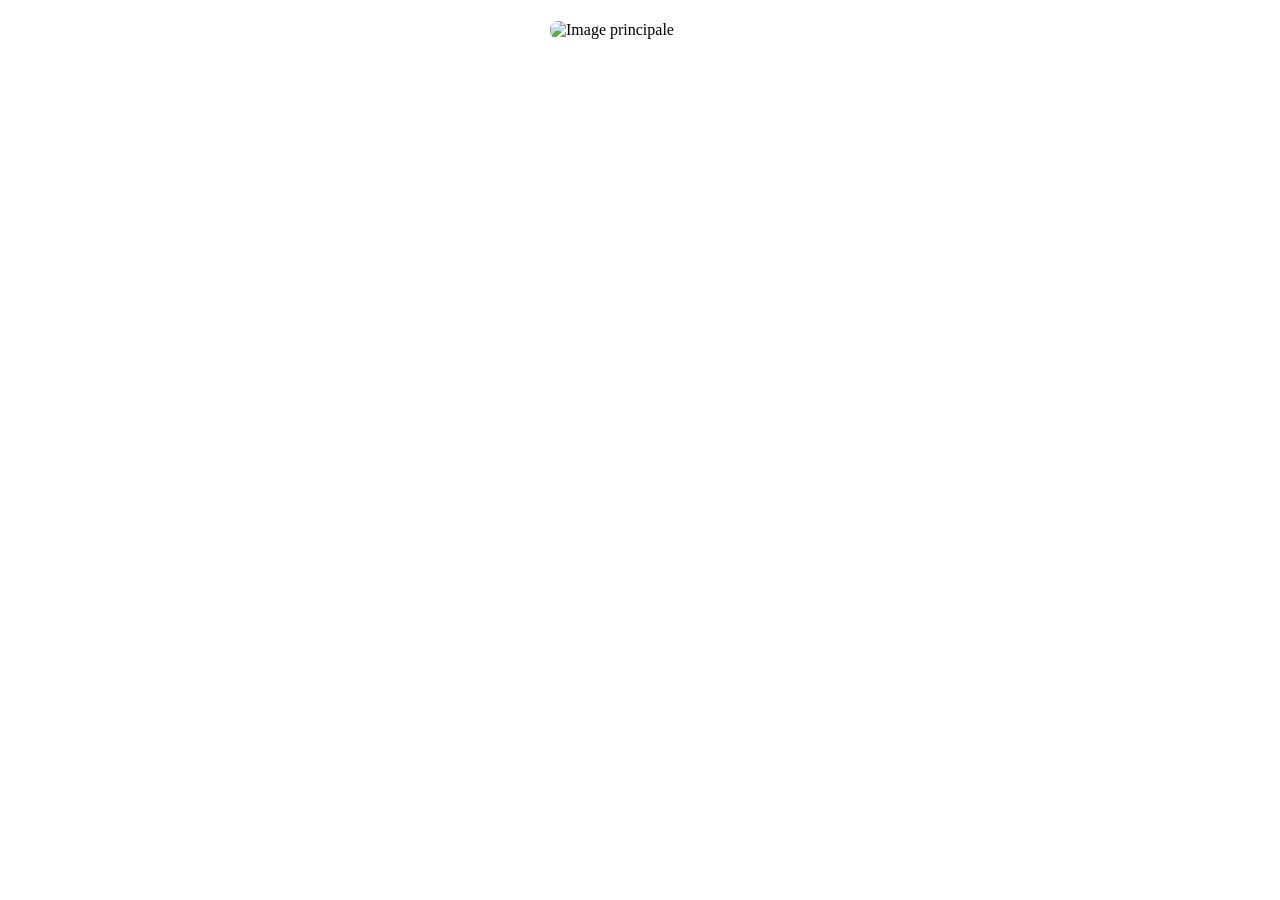
==== index.html @ 1f7da1ed "Add files via upload" ====
<!DOCTYPE html>
<html lang="fr" data-fr-scheme="system">
    <head>
        <meta charset="UTF-8">
        <title>Landing page projet</title>
        <!-- DSFR CSS -->
        <link rel="stylesheet" href="https://cdn.jsdelivr.net/npm/@gouvfr/dsfr@1.13.0/dist/dsfr.min.css">
        <link rel="stylesheet" href="https://cdn.jsdelivr.net/npm/@gouvfr/dsfr@1.13.0/dist/utility/icons/icons.min.css">
        <link rel="stylesheet" href="./styles.css">
        <script src="https://docs.getgrist.com/grist-plugin-api.js"></script>
        <script src="https://cdn.jsdelivr.net/npm/marked@12.0.2/marked.min.js"></script>
        <script src="https://cdn.jsdelivr.net/npm/dompurify@3.1.6/dist/purify.min.js"></script>
    </head>
    <body class="fr-theme-default">
        <main role="main" class="fr-pt-6w fr-pb-8w">
            <div class="fr-container">
                <div class="fr-grid-row fr-grid-row--gutters fr-grid-row--middle fr-grid-row--center fr-my-1v">
                <h1 id="h1" class="fr-hero__title"></h1>
                </div>
            </div>
            <div class="fr-container-fluid fr-px-2w hero-wrapper">
                <div class="fr-container">
                    <div class="fr-grid-row fr-grid-row--gutters fr-grid-row--middle fr-grid-row--center fr-my-1v">
                        <div class="fr-col-sm-7 fr-mb-4w fr-mb-md-0">
                            <h2 id="hero_h2" class="fr-hero__title"></h2>
                            <div id="hero_p"></div>
                        </div>
                        <div class="fr-col-sm-5 fr-mb-4w fr-mb-md-0 hero-image-col">
                            <img id="hero_image" class="fr-responsive-img" alt="Image principale" />
                        </div>
                    </div>
                </div>
            </div>
            <!-- CONTENU sous le hero, centré dans un container -->
            <div class="fr-container fr-mt-4w">
                <!-- SECTION 1 -->
                <div class="fr-grid-row fr-grid-row--gutters fr-grid-row--middle fr-grid-row--center fr-my-1v"> 
                    <h3 id="section_1_h3" class="fr-h3"></h3>
                    <div id="section_1_p" class="fr-col-10 fr-text--md"></div>  
                </div>
            </div>
            <div class="fr-container fr-mt-4w">
                <!-- SECTION 2 -->
                <div class="fr-grid-row fr-grid-row--gutters fr-grid-row--middle fr-grid-row--center fr-my-1v">   
                    <h3 id="section_2_h3" class="fr-h3"></h3>
                    <div id="section_2_p" class="fr-col-10 fr-text--md"></div>
                </div>
            </div>
        </main>
        <!-- Scripts -->
        <script src="./app.js"></script>
        <script src="https://cdn.jsdelivr.net/npm/@gouvfr/dsfr@1.13.0/dist/dsfr.module.min.js" type="module"></script>
        <script src="https://cdn.jsdelivr.net/npm/@gouvfr/dsfr@1.13.0/dist/dsfr.nomodule.min.js" nomodule></script>
    </body>
</html>
---- styles.css ----
body {
  margin: 0;
}
/* Section hero pleine largeur avec fond */
.hero-wrapper {
  background-color: var(--background-alt-blue-france);
}
#hero_image {
  max-width: 180px;
  max-height: 300px;
  width: 100%;
  height: auto;
  object-fit: cover;
  border-radius: 0.5rem;
}
.hero-image-col {
  display: flex;
  justify-content: center;
  align-items: center;
}
#h1 img {
  max-height: 120px;
  width: auto;
  display: block;
}
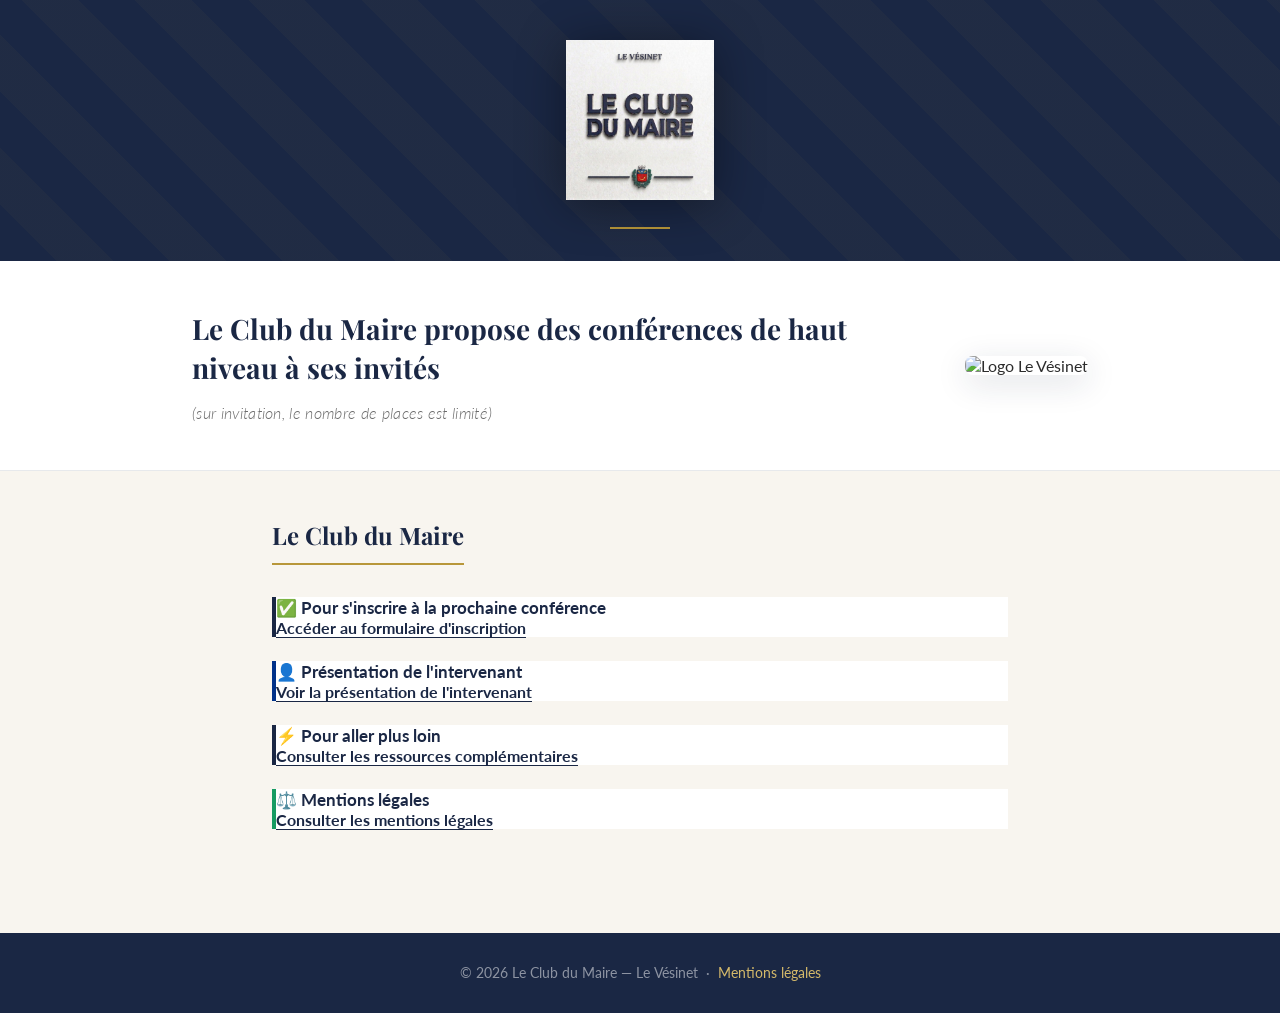
==== commit 729f622f: "Add files via upload" ====
--- a/index.html
+++ b/index.html
@@ -1,55 +1,135 @@
 <!DOCTYPE html>
-<html lang="fr" data-fr-scheme="system">
-    <head>
-        <meta charset="UTF-8">
-        <title>Landing page projet</title>
-        <!-- DSFR CSS -->
-        <link rel="stylesheet" href="https://cdn.jsdelivr.net/npm/@gouvfr/dsfr@1.13.0/dist/dsfr.min.css">
-        <link rel="stylesheet" href="https://cdn.jsdelivr.net/npm/@gouvfr/dsfr@1.13.0/dist/utility/icons/icons.min.css">
-        <link rel="stylesheet" href="./styles.css">
-        <script src="https://docs.getgrist.com/grist-plugin-api.js"></script>
-        <script src="https://cdn.jsdelivr.net/npm/marked@12.0.2/marked.min.js"></script>
-        <script src="https://cdn.jsdelivr.net/npm/dompurify@3.1.6/dist/purify.min.js"></script>
-    </head>
-    <body class="fr-theme-default">
-        <main role="main" class="fr-pt-6w fr-pb-8w">
-            <div class="fr-container">
-                <div class="fr-grid-row fr-grid-row--gutters fr-grid-row--middle fr-grid-row--center fr-my-1v">
-                <h1 id="h1" class="fr-hero__title"></h1>
-                </div>
-            </div>
-            <div class="fr-container-fluid fr-px-2w hero-wrapper">
-                <div class="fr-container">
-                    <div class="fr-grid-row fr-grid-row--gutters fr-grid-row--middle fr-grid-row--center fr-my-1v">
-                        <div class="fr-col-sm-7 fr-mb-4w fr-mb-md-0">
-                            <h2 id="hero_h2" class="fr-hero__title"></h2>
-                            <div id="hero_p"></div>
-                        </div>
-                        <div class="fr-col-sm-5 fr-mb-4w fr-mb-md-0 hero-image-col">
-                            <img id="hero_image" class="fr-responsive-img" alt="Image principale" />
-                        </div>
-                    </div>
-                </div>
-            </div>
-            <!-- CONTENU sous le hero, centré dans un container -->
-            <div class="fr-container fr-mt-4w">
-                <!-- SECTION 1 -->
-                <div class="fr-grid-row fr-grid-row--gutters fr-grid-row--middle fr-grid-row--center fr-my-1v"> 
-                    <h3 id="section_1_h3" class="fr-h3"></h3>
-                    <div id="section_1_p" class="fr-col-10 fr-text--md"></div>  
-                </div>
-            </div>
-            <div class="fr-container fr-mt-4w">
-                <!-- SECTION 2 -->
-                <div class="fr-grid-row fr-grid-row--gutters fr-grid-row--middle fr-grid-row--center fr-my-1v">   
-                    <h3 id="section_2_h3" class="fr-h3"></h3>
-                    <div id="section_2_p" class="fr-col-10 fr-text--md"></div>
-                </div>
-            </div>
-        </main>
-        <!-- Scripts -->
-        <script src="./app.js"></script>
-        <script src="https://cdn.jsdelivr.net/npm/@gouvfr/dsfr@1.13.0/dist/dsfr.module.min.js" type="module"></script>
-        <script src="https://cdn.jsdelivr.net/npm/@gouvfr/dsfr@1.13.0/dist/dsfr.nomodule.min.js" nomodule></script>
-    </body>
-</html>
+<html lang="fr">
+<head>
+  <meta charset="UTF-8">
+  <meta name="viewport" content="width=device-width, initial-scale=1.0">
+  <title>Le Club du Maire — Le Vésinet</title>
+  <link rel="preconnect" href="https://fonts.googleapis.com">
+  <link href="https://fonts.googleapis.com/css2?family=Playfair+Display:ital,wght@0,400;0,700;1,400&family=Lato:wght@300;400;700&display=swap" rel="stylesheet">
+  <link rel="stylesheet" href="https://cdn.jsdelivr.net/npm/@gouvfr/dsfr@1.13.0/dist/dsfr.min.css">
+  <link rel="stylesheet" href="https://cdn.jsdelivr.net/npm/@gouvfr/dsfr@1.13.0/dist/utility/icons/icons.min.css">
+  <style>
+    :root {
+      --navy: #1a2744;
+      --gold: #b8973a;
+      --gold-light: #d4b96a;
+      --cream: #f8f5ef;
+      --text: #2c2c2c;
+      --muted: #6b6b6b;
+    }
+    * { box-sizing: border-box; margin: 0; padding: 0; }
+    body { font-family: "Lato", sans-serif; background-color: var(--cream); color: var(--text); }
+
+    header {
+      background-color: var(--navy);
+      padding: 2.5rem 2rem 2rem;
+      text-align: center;
+      position: relative;
+      overflow: hidden;
+    }
+    header::before {
+      content: "";
+      position: absolute;
+      top: 0; left: 0; right: 0; bottom: 0;
+      background: repeating-linear-gradient(45deg, transparent, transparent 40px, rgba(184,151,58,0.04) 40px, rgba(184,151,58,0.04) 80px);
+    }
+    header img.logo {
+      max-height: 160px;
+      width: auto;
+      position: relative;
+      z-index: 1;
+      filter: drop-shadow(0 4px 24px rgba(0,0,0,0.4));
+    }
+    .gold-line { width: 60px; height: 2px; background: var(--gold); margin: 1.5rem auto 0; }
+
+    .hero { background: white; border-bottom: 1px solid rgba(26,39,68,0.1); }
+    .hero-inner {
+      max-width: 960px; margin: 0 auto; padding: 3rem 2rem;
+      display: flex; align-items: center; gap: 3rem;
+    }
+    .hero-text { flex: 1; }
+    .hero-text h2 {
+      font-family: "Playfair Display", serif;
+      font-size: 1.75rem; color: var(--navy); line-height: 1.4; margin-bottom: 1rem;
+    }
+    .hero-text p { font-size: 1rem; color: var(--muted); font-style: italic; font-weight: 300; letter-spacing: 0.02em; }
+    .hero-image { flex-shrink: 0; }
+    .hero-image img { width: 140px; height: auto; border-radius: 8px; box-shadow: 0 8px 32px rgba(26,39,68,0.15); }
+
+    main { max-width: 800px; margin: 0 auto; padding: 3rem 2rem 5rem; }
+    .section-title {
+      font-family: "Playfair Display", serif;
+      font-size: 1.5rem; color: var(--navy); margin-bottom: 2rem;
+      padding-bottom: 0.75rem; border-bottom: 2px solid var(--gold); display: inline-block;
+    }
+
+    .fr-callout { margin-bottom: 1.5rem; border-left: 4px solid var(--navy); background: white; }
+    .fr-callout--blue-france { border-left-color: #003189; }
+    .fr-callout--green-emeraude { border-left-color: #169b62; }
+    .fr-callout__title { font-family: "Lato", sans-serif !important; font-size: 1.05rem !important; font-weight: 700 !important; color: var(--navy) !important; }
+    .fr-callout a { color: var(--navy); font-weight: 700; text-decoration: underline; text-underline-offset: 3px; }
+    .fr-callout a:hover { color: var(--gold); }
+
+    footer { background: var(--navy); color: rgba(255,255,255,0.5); text-align: center; padding: 2rem; font-size: 0.85rem; }
+    footer a { color: var(--gold-light); text-decoration: none; }
+    footer a:hover { text-decoration: underline; }
+
+    @media (max-width: 600px) {
+      .hero-inner { flex-direction: column; text-align: center; gap: 1.5rem; }
+      .hero-text h2 { font-size: 1.4rem; }
+    }
+  </style>
+</head>
+<body>
+
+  <header>
+    <img class="logo" src="[data-uri]" alt="Le Club du Maire — Le Vésinet">
+    <div class="gold-line"></div>
+  </header>
+
+  <section class="hero">
+    <div class="hero-inner">
+      <div class="hero-text">
+        <h2>Le Club du Maire propose des conférences de haut niveau à ses invités</h2>
+        <p>(sur invitation, le nombre de places est limité)</p>
+      </div>
+      <div class="hero-image">
+        <img src="https://upload.wikimedia.org/wikipedia/fr/thumb/d/de/Logo_Le_V%C3%A9sinet.svg/250px-Logo_Le_V%C3%A9sinet.svg.png" alt="Logo Le Vésinet">
+      </div>
+    </div>
+  </section>
+
+  <main>
+    <h2 class="section-title">Le Club du Maire</h2>
+
+    <div class="fr-callout">
+      <h3 class="fr-callout__title">✅ Pour s'inscrire à la prochaine conférence</h3>
+      <p><a href="https://grist.incubateur.anct.gouv.fr/o/docs/df9oQa66FtDR/Le-Club-du-Maire/f/26" target="_blank">Accéder au formulaire d'inscription</a></p>
+    </div>
+
+    <div class="fr-callout fr-callout--blue-france">
+      <h3 class="fr-callout__title">👤 Présentation de l'intervenant</h3>
+      <p><a href="https://adresse-du-site-ou-wikipedia.fr" target="_blank">Voir la présentation de l'intervenant</a></p>
+    </div>
+
+    <div class="fr-callout">
+      <h3 class="fr-callout__title">⚡ Pour aller plus loin</h3>
+      <p><a href="https://adresse-du-site.fr" target="_blank">Consulter les ressources complémentaires</a></p>
+    </div>
+
+    <div class="fr-callout fr-callout--green-emeraude">
+      <h3 class="fr-callout__title">⚖️ Mentions légales</h3>
+      <p><a href="https://NGlais.github.io/club-du-maire-landing/mentions-legales" target="_blank">Consulter les mentions légales</a></p>
+    </div>
+  </main>
+
+  <footer>
+    <p>© 2026 Le Club du Maire — Le Vésinet &nbsp;·&nbsp;
+      <a href="https://NGlais.github.io/club-du-maire-landing/mentions-legales">Mentions légales</a>
+    </p>
+  </footer>
+
+  <script src="https://cdn.jsdelivr.net/npm/@gouvfr/dsfr@1.13.0/dist/dsfr.module.min.js" type="module"></script>
+  <script src="https://cdn.jsdelivr.net/npm/@gouvfr/dsfr@1.13.0/dist/dsfr.nomodule.min.js" nomodule></script>
+</body>
+</html>
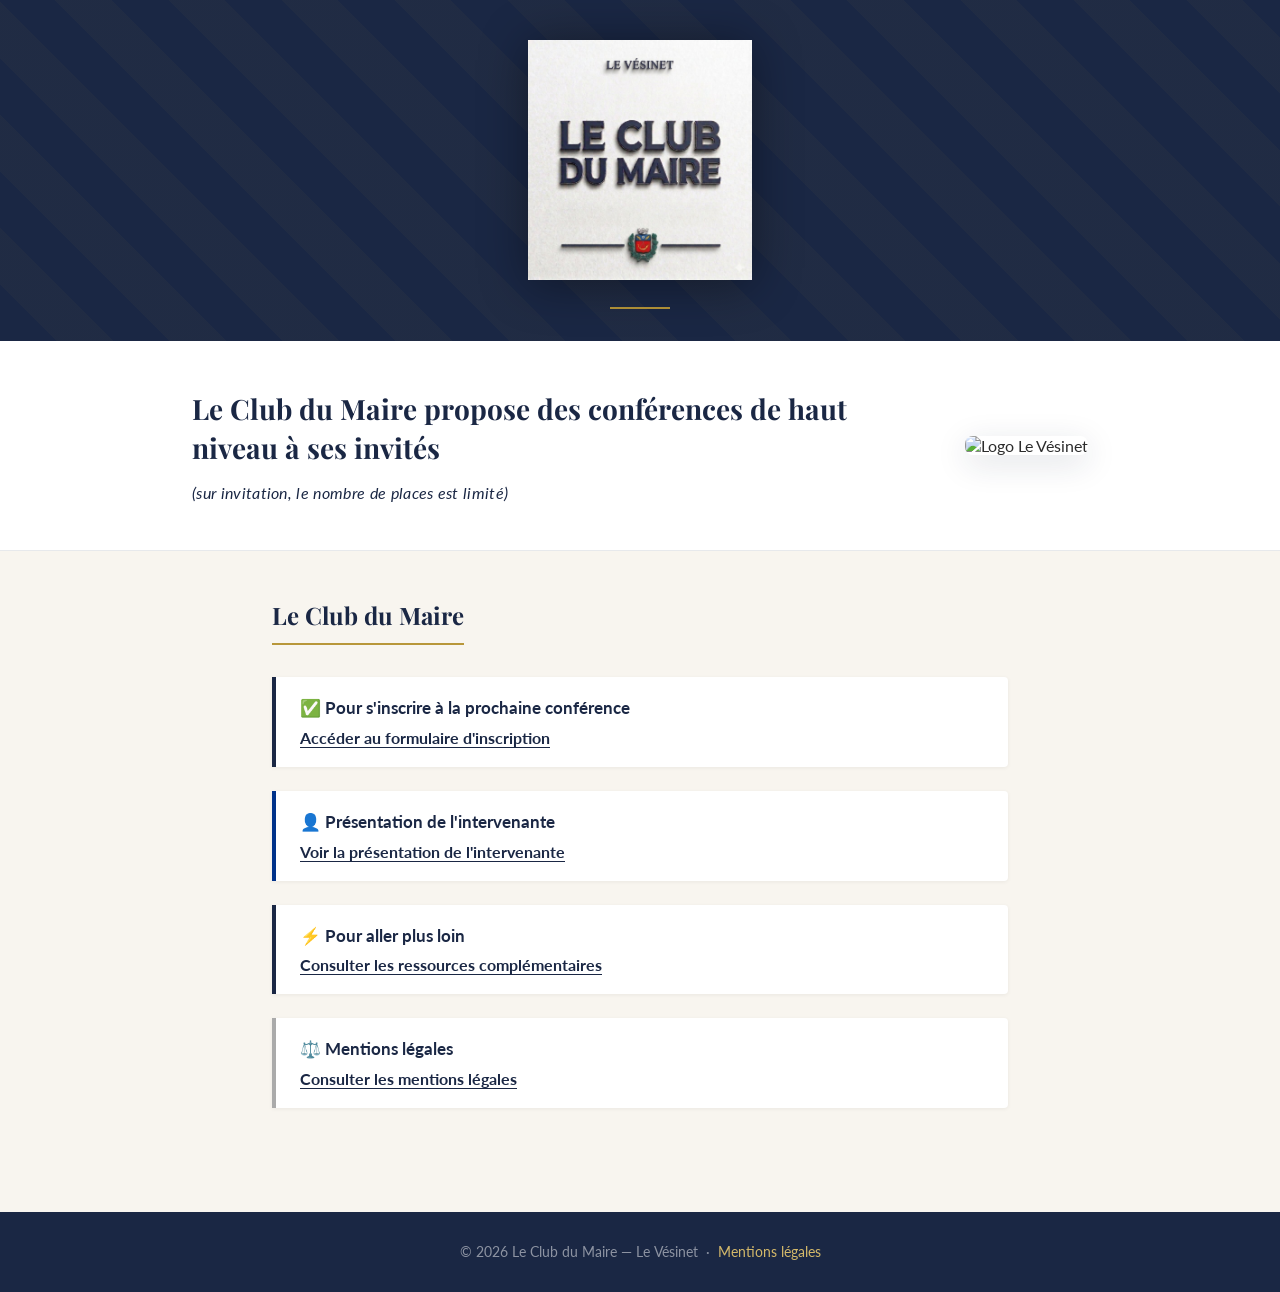
==== commit aef9cb6d: "Add files via upload" ====
--- a/index.html
+++ b/index.html
@@ -6,8 +6,6 @@
   <title>Le Club du Maire — Le Vésinet</title>
   <link rel="preconnect" href="https://fonts.googleapis.com">
   <link href="https://fonts.googleapis.com/css2?family=Playfair+Display:ital,wght@0,400;0,700;1,400&family=Lato:wght@300;400;700&display=swap" rel="stylesheet">
-  <link rel="stylesheet" href="https://cdn.jsdelivr.net/npm/@gouvfr/dsfr@1.13.0/dist/dsfr.min.css">
-  <link rel="stylesheet" href="https://cdn.jsdelivr.net/npm/@gouvfr/dsfr@1.13.0/dist/utility/icons/icons.min.css">
   <style>
     :root {
       --navy: #1a2744;
@@ -15,11 +13,11 @@
       --gold-light: #d4b96a;
       --cream: #f8f5ef;
       --text: #2c2c2c;
-      --muted: #6b6b6b;
     }
     * { box-sizing: border-box; margin: 0; padding: 0; }
     body { font-family: "Lato", sans-serif; background-color: var(--cream); color: var(--text); }
 
+    /* HEADER */
     header {
       background-color: var(--navy);
       padding: 2.5rem 2rem 2rem;
@@ -34,7 +32,7 @@
       background: repeating-linear-gradient(45deg, transparent, transparent 40px, rgba(184,151,58,0.04) 40px, rgba(184,151,58,0.04) 80px);
     }
     header img.logo {
-      max-height: 160px;
+      max-height: 240px;
       width: auto;
       position: relative;
       z-index: 1;
@@ -42,6 +40,7 @@
     }
     .gold-line { width: 60px; height: 2px; background: var(--gold); margin: 1.5rem auto 0; }
 
+    /* HERO */
     .hero { background: white; border-bottom: 1px solid rgba(26,39,68,0.1); }
     .hero-inner {
       max-width: 960px; margin: 0 auto; padding: 3rem 2rem;
@@ -52,10 +51,17 @@
       font-family: "Playfair Display", serif;
       font-size: 1.75rem; color: var(--navy); line-height: 1.4; margin-bottom: 1rem;
     }
-    .hero-text p { font-size: 1rem; color: var(--muted); font-style: italic; font-weight: 300; letter-spacing: 0.02em; }
+    .hero-text p {
+      font-size: 1rem;
+      color: var(--navy);
+      font-style: italic;
+      font-weight: 400;
+      letter-spacing: 0.02em;
+    }
     .hero-image { flex-shrink: 0; }
     .hero-image img { width: 140px; height: auto; border-radius: 8px; box-shadow: 0 8px 32px rgba(26,39,68,0.15); }
 
+    /* MAIN */
     main { max-width: 800px; margin: 0 auto; padding: 3rem 2rem 5rem; }
     .section-title {
       font-family: "Playfair Display", serif;
@@ -63,13 +69,30 @@
       padding-bottom: 0.75rem; border-bottom: 2px solid var(--gold); display: inline-block;
     }
 
-    .fr-callout { margin-bottom: 1.5rem; border-left: 4px solid var(--navy); background: white; }
-    .fr-callout--blue-france { border-left-color: #003189; }
-    .fr-callout--green-emeraude { border-left-color: #169b62; }
-    .fr-callout__title { font-family: "Lato", sans-serif !important; font-size: 1.05rem !important; font-weight: 700 !important; color: var(--navy) !important; }
-    .fr-callout a { color: var(--navy); font-weight: 700; text-decoration: underline; text-underline-offset: 3px; }
-    .fr-callout a:hover { color: var(--gold); }
+    /* CALLOUTS */
+    .callout {
+      margin-bottom: 1.5rem;
+      border-left: 4px solid var(--navy);
+      background: white;
+      padding: 1.25rem 1.5rem;
+      border-radius: 0 4px 4px 0;
+      box-shadow: 0 1px 4px rgba(0,0,0,0.06);
+    }
+    .callout--blue { border-left-color: #003189; }
+    .callout--green { border-left-color: #169b62; }
+    .callout--grey { border-left-color: #aaaaaa; }
+    .callout h3 {
+      font-family: "Lato", sans-serif;
+      font-size: 1.05rem; font-weight: 700; color: var(--navy);
+      margin-bottom: 0.6rem;
+    }
+    .callout a {
+      color: var(--navy); font-weight: 700;
+      text-decoration: underline; text-underline-offset: 3px;
+    }
+    .callout a:hover { color: var(--gold); }
 
+    /* FOOTER */
     footer { background: var(--navy); color: rgba(255,255,255,0.5); text-align: center; padding: 2rem; font-size: 0.85rem; }
     footer a { color: var(--gold-light); text-decoration: none; }
     footer a:hover { text-decoration: underline; }
@@ -77,6 +100,7 @@
     @media (max-width: 600px) {
       .hero-inner { flex-direction: column; text-align: center; gap: 1.5rem; }
       .hero-text h2 { font-size: 1.4rem; }
+      header img.logo { max-height: 180px; }
     }
   </style>
 </head>
@@ -102,34 +126,30 @@
   <main>
     <h2 class="section-title">Le Club du Maire</h2>
 
-    <div class="fr-callout">
-      <h3 class="fr-callout__title">✅ Pour s'inscrire à la prochaine conférence</h3>
+    <div class="callout">
+      <h3>✅ Pour s'inscrire à la prochaine conférence</h3>
       <p><a href="https://grist.incubateur.anct.gouv.fr/o/docs/df9oQa66FtDR/Le-Club-du-Maire/f/26" target="_blank">Accéder au formulaire d'inscription</a></p>
     </div>
 
-    <div class="fr-callout fr-callout--blue-france">
-      <h3 class="fr-callout__title">👤 Présentation de l'intervenant</h3>
-      <p><a href="https://adresse-du-site-ou-wikipedia.fr" target="_blank">Voir la présentation de l'intervenant</a></p>
+    <div class="callout callout--blue">
+      <h3>👤 Présentation de l'intervenante</h3>
+      <p><a href="https://fr.wikipedia.org/wiki/Ya%C3%ABl_Braun-Pivet" target="_blank">Voir la présentation de l'intervenante</a></p>
     </div>
 
-    <div class="fr-callout">
-      <h3 class="fr-callout__title">⚡ Pour aller plus loin</h3>
-      <p><a href="https://adresse-du-site.fr" target="_blank">Consulter les ressources complémentaires</a></p>
+    <div class="callout">
+      <h3>⚡ Pour aller plus loin</h3>
+      <p><a href="https://www.buchetchastel.fr/catalogue/a-ma-place/" target="_blank">Consulter les ressources complémentaires</a></p>
     </div>
 
-    <div class="fr-callout fr-callout--green-emeraude">
-      <h3 class="fr-callout__title">⚖️ Mentions légales</h3>
-      <p><a href="https://NGlais.github.io/club-du-maire-landing/mentions-legales" target="_blank">Consulter les mentions légales</a></p>
+    <div class="callout callout--grey">
+      <h3>⚖️ Mentions légales</h3>
+      <p><a href="./mentions-legales.html" target="_blank">Consulter les mentions légales</a></p>
     </div>
   </main>
 
   <footer>
-    <p>© 2026 Le Club du Maire — Le Vésinet &nbsp;·&nbsp;
-      <a href="https://NGlais.github.io/club-du-maire-landing/mentions-legales">Mentions légales</a>
-    </p>
+    <p>© 2026 Le Club du Maire — Le Vésinet &nbsp;·&nbsp; <a href="./mentions-legales.html">Mentions légales</a></p>
   </footer>
 
-  <script src="https://cdn.jsdelivr.net/npm/@gouvfr/dsfr@1.13.0/dist/dsfr.module.min.js" type="module"></script>
-  <script src="https://cdn.jsdelivr.net/npm/@gouvfr/dsfr@1.13.0/dist/dsfr.nomodule.min.js" nomodule></script>
 </body>
 </html>
